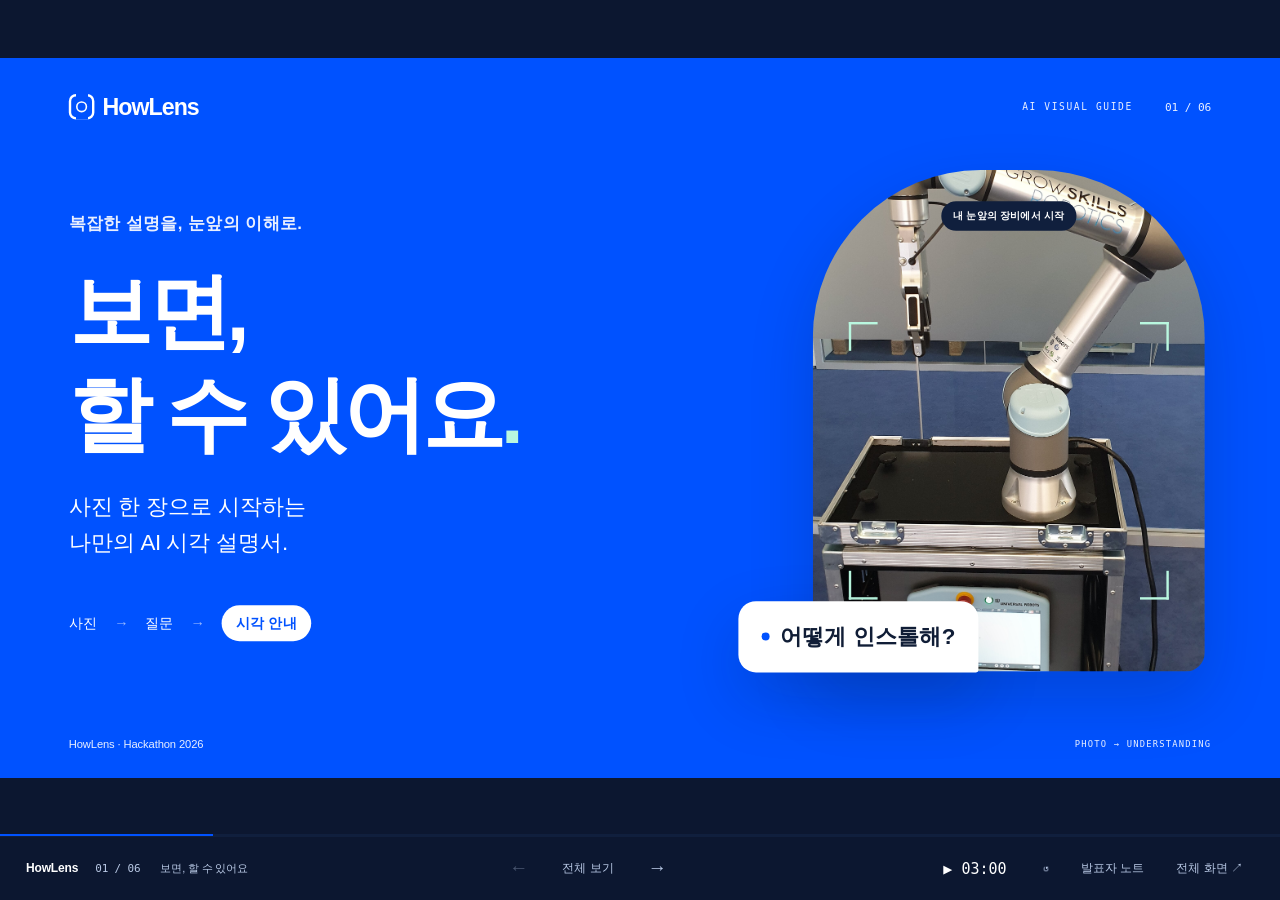
==== docs/presentation/index.html @ 06af5f75 "Add three-minute HowLens presentation with UR5e demo and Pages deployment" ====
<!doctype html>
<html lang="ko"><head><meta charset="utf-8"><meta name="viewport" content="width=device-width,initial-scale=1"><meta name="description" content="HowLens · 사진과 질문을 시각 설명으로 연결하는 AI 가이드. 3분 해커톤 발표."><meta name="theme-color" content="#0052ff"><title>HowLens · 3분 해커톤 발표</title><link rel="icon" href="data:,"><link rel="stylesheet" href="assets/base.css"><link rel="stylesheet" href="style.css"></head><body class="tpl-presenter-mode-reveal"><main class="deck" aria-label="HowLens 해커톤 발표"><section class="slide cover" data-title="보면, 할 수 있어요" data-duration="20">
<header class="slide-top"><span class="brand"><span class="lens-mark" aria-hidden="true"><i></i></span>How<span>Lens</span></span><span class="section-label">AI VISUAL GUIDE</span><span class="page-no">01 <span>/ 06</span></span></header>
<div class="cover-copy"><p class="eyebrow">복잡한 설명을, 눈앞의 이해로.</p><h1>보면,<br>할 수 있어요<span class="period">.</span></h1><p class="lead">사진 한 장으로 시작하는<br>나만의 AI 시각 설명서.</p><div class="journey"><span>사진</span><i>→</i><span>질문</span><i>→</i><b>시각 안내</b></div></div>
<div class="cover-photo"><img src="assets/ur5e-input.jpg" alt="실제 대화에 첨부한 로봇 팔과 조작 화면 사진"><div class="viewfinder" aria-hidden="true"><i></i><i></i><i></i><i></i></div><span class="photo-tag">내 눈앞의 장비에서 시작</span></div>
<div class="cover-bubble"><span class="bubble-dot"></span>어떻게 인스톨해?</div>
<footer class="slide-bottom"><span>HowLens · Hackathon 2026</span><span>PHOTO → UNDERSTANDING</span></footer>
<aside class="notes"><p class="note-time">00:00–00:20 · 20초</p><p>처음 보는 장비 앞에서 <strong>“어떻게 쓰지?”</strong> 하고 멈춘 적 있으신가요? 설명서는 있어도, 지금 내 눈앞에서 어디를 봐야 하는지는 어렵습니다.</p><p>HowLens는 <strong>사진과 질문을, 눈으로 이해하는 설명으로 연결하는 서비스</strong>입니다.</p></aside>
</section>
<section class="slide problem" data-title="설명과 실물 사이의 거리" data-duration="25">
<header class="slide-top"><span class="brand"><span class="lens-mark" aria-hidden="true"><i></i></span>How<span>Lens</span></span><span class="section-label">THE PROBLEM</span><span class="page-no">02 <span>/ 06</span></span></header>
<div class="problem-copy"><p class="eyebrow">설명과 실물 사이의 거리</p><h2>읽었는데도,<br><span class="blue">어디인지 모르겠다.</span></h2><p class="lead">정보를 찾은 뒤에도<br>실물에 적용하는 일은 사용자의 몫입니다.</p><ol class="friction"><li><span>01</span>정확한 제품을 찾고</li><li><span>02</span>긴 매뉴얼을 읽고</li><li><span>03</span>그림과 실물을 다시 맞추고</li></ol></div>
<div class="problem-visual"><figure class="manual-page"><div class="manual-top">USER MANUAL <span>UR5e</span></div><h3>Robot Arm</h3><img src="assets/ur5e-manual-figure.png" alt="대화가 참조한 UR5e 매뉴얼의 부품 위치 그림"><div class="text-lines" aria-hidden="true"><i></i><i></i><i></i><i></i></div><figcaption>공식 매뉴얼 · Figure 2.1</figcaption></figure><div class="gap-question">그래서,<br>어디를 봐야 하지?</div><figure class="reality-photo"><img src="assets/ur5e-input.jpg" alt="매뉴얼과 대응해 이해해야 하는 실제 장비 사진"><figcaption>내 눈앞의 장비</figcaption></figure></div>
<footer class="slide-bottom"><span>설명을 이해하는 마지막 연결이 필요합니다.</span><span>HOWLENS / 02</span></footer>
<aside class="notes"><p class="note-time">00:20–00:45 · 25초</p><p>문제는 <strong>정보가 있어도 바로 이해하기 어렵다</strong>는 것입니다. 모델명을 찾고, 긴 매뉴얼을 읽고, 그 안의 그림을 실제 장비와 다시 맞춰 봐야 합니다.</p><p>특히 처음 보는 장비라면 용어도, 부품 위치도 낯섭니다. 저희는 <strong>설명과 실물 사이의 거리</strong>를 줄이고 싶었습니다.</p><p>실제 UR5e 대화 결과를 보여드리겠습니다.</p></aside>
</section>
<section class="slide demo" data-title="UR5e 실제 대화 결과" data-duration="50">
<header class="slide-top"><span class="brand"><span class="lens-mark" aria-hidden="true"><i></i></span>How<span>Lens</span></span><span class="section-label">PRODUCT DEMO</span><span class="page-no">03 <span>/ 06</span></span></header>
<div class="demo-heading"><div><p class="eyebrow">UR5e · 실제 대화 결과</p><h2>질문하면,<br><span class="blue">이해할 장면이 됩니다.</span></h2></div><span class="replay-badge"><i></i>저장된 결과 재생</span></div>
<div class="demo-layout"><div class="demo-context"><div class="input-photo"><img src="assets/ur5e-input.jpg" alt="실제 질문에 첨부한 로봇 사진"></div><div class="question-bubble">어떻게 인스톨해?</div><div class="response-summary"><b>HowLens</b><p>현재 장착 상태와<br>설치 확인 범위를 설명해요.</p><a href="https://s3-eu-west-1.amazonaws.com/ur-support-site/225353/710-965-00_UR5e_User_Manual_en_Global.pdf" target="_blank" rel="noopener noreferrer">UR5e 공식 매뉴얼 ↗</a></div></div>
<div class="demo-result"><div class="result-tabs" role="tablist" aria-label="시연 장면 범위"><button type="button" role="tab" aria-selected="true" data-group="0">01 현재 구성</button><button type="button" role="tab" aria-selected="false" data-group="1">02 매뉴얼 연결</button><button type="button" role="tab" aria-selected="false" data-group="2">03 확인할 범위</button></div><div class="scene-view"><button type="button" class="scene-zoom" id="scene-zoom" aria-label="현재 장면 크게 보기"><img id="scene-image" src="assets/ur5e-scene-1.png" alt="현재 구성"><span class="zoom-hint">크게 보기 ↗</span></button><div class="scene-copy"><span class="scene-kicker" id="scene-kicker">사진에서 확인</span><span class="scene-number" id="scene-number">01</span><h3 id="scene-title">현재 구성</h3><p id="scene-description">로봇과 그리퍼가 장착된 현재 모습이며 설치 완료 여부는 확인되지 않았습니다.</p><div class="scene-pager" aria-label="9개 장면 선택"><button type="button" data-scene="0" aria-label="장면 1: 현재 구성" aria-pressed="true">1</button><button type="button" data-scene="1" aria-label="장면 2: 베이스 위치" aria-pressed="false">2</button><button type="button" data-scene="2" aria-label="장면 3: 장착된 그리퍼" aria-pressed="false">3</button><button type="button" data-scene="3" aria-label="장면 4: 매뉴얼 구조 그림" aria-pressed="false">4</button><button type="button" data-scene="4" aria-label="장면 5: 베이스와 어깨 영역" aria-pressed="false">5</button><button type="button" data-scene="5" aria-label="장면 6: 손목과 도구 플랜지" aria-pressed="false">6</button><button type="button" data-scene="6" aria-label="장면 7: 고정 상태 확인 범위" aria-pressed="false">7</button><button type="button" data-scene="7" aria-label="장면 8: 도구 설정 확인 범위" aria-pressed="false">8</button><button type="button" data-scene="8" aria-label="장면 9: 화면과 검증의 구분" aria-pressed="false">9</button></div><button type="button" class="text-button" id="demo-play">자동 시연 <span>▶</span></button></div></div><div class="result-caption">실제 생성 결과 · 대화는 발표용으로 축약 · AI 설명 이미지</div></div></div>
<footer class="slide-bottom"><span>부품 위치와 확인 범위 안내 · 설치 완료 판정은 포함하지 않음</span><span>HOWLENS / 03</span></footer>
<aside class="notes"><p class="note-time">00:45–01:35 · 50초</p><p><strong>실제 웹 대화의 결과</strong>입니다. 발표에서는 질문을 한 문장으로 줄였습니다. 사용자는 장비 사진과 함께 “어떻게 인스톨해?”라고 묻습니다.</p><p>HowLens는 현재 상태를 설명하고, <strong>사진에서 볼 위치</strong>를 장면으로 보여줍니다. 첫 묶음은 현재 구성, 두 번째는 <strong>공식 매뉴얼의 부품 그림</strong>, 마지막은 설치 담당자가 확인할 범위입니다.</p><p><strong>[자동 시연 버튼 또는 02·03 탭]</strong> 베이스, 그리퍼, 조작 화면을 확대하고, 설명과 연결합니다. 이 결과는 설치 완료를 판정한 것이 아니라 <strong>상태와 위치를 이해하도록 돕는 안내</strong>입니다.</p><p>핵심은 답변을 읽는 데서 끝나지 않고, 어디를 봐야 하는지 함께 보여주는 것입니다.</p></aside>
</section>
<section class="slide difference" data-title="사진 · 질문 · 근거를 함께" data-duration="35">
<header class="slide-top"><span class="brand"><span class="lens-mark" aria-hidden="true"><i></i></span>How<span>Lens</span></span><span class="section-label">WHY HOWLENS</span><span class="page-no">04 <span>/ 06</span></span></header>
<p class="eyebrow">설명에서 이해로, 세 가지 연결</p><h2>내 사진에 맞게.<br><span class="mint">내 질문에 맞게.</span></h2>
<div class="difference-grid"><article><div class="feature-visual"><img src="assets/ur5e-scene-3.png" alt="실제 생성 결과에서 그리퍼를 확대한 장면"></div><span class="feature-index">01 / CONTEXT</span><h3>내가 보는 장면</h3><p>사용자 사진의 부품과 위치를<br>확대하고 강조합니다.</p></article><article><div class="feature-visual grid-preview"><img src="assets/ur5e-grid.png" alt="질문에 맞춰 생성된 아홉 개 설명 장면 전체"></div><span class="feature-index">02 / VISUAL</span><h3>질문별 시각 설명</h3><p>요청에 맞춰 장면을 구성하고<br>한국어 설명과 연결합니다.</p></article><article><div class="feature-visual evidence-preview"><span class="source-label">OFFICIAL MANUAL</span><img src="assets/ur5e-manual-figure.png" alt="원본 매뉴얼 부품 도면"><span class="source-page">Figure 2.1 · PDF p.12</span></div><span class="feature-index">03 / EVIDENCE</span><h3>근거가 보이는 답변</h3><p>사진·매뉴얼·일반 지식을 구분하고<br>확인한 출처를 함께 보여줍니다.</p></article></div>
<footer class="slide-bottom"><span>9장은 시각 설명의 묶음입니다. 작업을 9단계로 강제하지 않습니다.</span><span>HOWLENS / 04</span></footer>
<aside class="notes"><p class="note-time">01:35–02:10 · 35초</p><p>HowLens의 핵심은 <strong>사진, 질문, 근거를 함께 연결</strong>한다는 점입니다.</p><p>첫째, 내가 보는 장비에서 설명을 시작합니다. 둘째, 질문마다 필요한 장면을 새로 구성하고 한국어 설명을 붙입니다. 아홉 장은 그림을 만드는 묶음이고, 실제 작업 단계와는 구분합니다.</p><p>셋째, <strong>어떤 설명이 사진에서 왔고, 어떤 설명이 매뉴얼에 근거하는지</strong> 보여줍니다. 생성 이미지의 정확성은 별도 확인이 필요하며, 이 예시도 위치를 이해하기 위한 설명입니다.</p></aside>
</section>
<section class="slide architecture" data-title="웹과 앱을 잇는 하나의 흐름" data-duration="30">
<header class="slide-top"><span class="brand"><span class="lens-mark" aria-hidden="true"><i></i></span>How<span>Lens</span></span><span class="section-label">HOW IT WORKS</span><span class="page-no">05 <span>/ 06</span></span></header>
<p class="eyebrow">웹에서 검증하고, 앱으로 연결</p><h2>사진에서 설명까지,<br><span class="blue">하나의 흐름으로.</span></h2>
<div class="architecture-flow"><article class="flow-node"><span class="node-step">01</span><span class="node-icon">↗</span><h3>사진 + 질문</h3><p>Web / Android</p><div class="node-detail">Kotlin · Compose · CameraX</div></article><span class="flow-arrow">→</span><article class="flow-node server-node"><span class="node-step">02</span><span class="node-icon">⌘</span><h3>맥락과 자료 연결</h3><p>FastAPI</p><div class="node-detail">대화 · 사진 · 등록 매뉴얼</div></article><span class="flow-arrow">→</span><article class="flow-node"><span class="node-step">03</span><span class="node-icon">✳</span><h3>설명과 장면 구성</h3><p>Multimodal AI</p><div class="node-detail">분석 → 계획 → 이미지 생성</div></article><span class="flow-arrow">→</span><article class="flow-node answer-node"><span class="node-step">04</span><span class="node-icon">✓</span><h3>같은 채팅에서</h3><p>Text + Visual</p><div class="node-detail">한국어 답변 · 장면 · 근거</div></article></div>
<div class="implementation-strip"><div><b>텍스트 먼저</b><span>그림을 기다리는 동안 설명 제공</span></div><div><b>진행 상황 표시</b><span>분석부터 생성까지 상태 확인</span></div><div><b>서버에서 AI 호출</b><span>웹과 앱이 같은 API 사용</span></div></div>
<footer class="slide-bottom"><span>MVP 구성 · UR5e 사례는 저장된 실제 웹 결과</span><span>HOWLENS / 05</span></footer>
<aside class="notes"><p class="note-time">02:10–02:40 · 30초</p><p>구조는 하나로 연결되어 있습니다. 웹이나 Android 앱에서 사진과 질문을 보내면, <strong>FastAPI 서버가 대화와 사용할 자료를 연결</strong>합니다. AI가 설명과 장면을 구성하고, 같은 채팅에 결과를 표시합니다.</p><p><strong>텍스트를 먼저 보여주고</strong>, 이미지가 생성되는 동안 진행 상태를 표시합니다. 웹과 앱은 같은 API를 사용합니다.</p><p>이번 발표에서 보신 UR5e 예시는 실제 웹 대화에서 생성한 결과입니다.</p></aside>
</section>
<section class="slide closing" data-title="보면, 할 수 있어요" data-duration="20">
<header class="slide-top"><span class="brand"><span class="lens-mark" aria-hidden="true"><i></i></span>How<span>Lens</span></span><span class="section-label">OUR VISION</span><span class="page-no">06 <span>/ 06</span></span></header>
<div class="closing-copy"><p class="eyebrow">처음 보는 장비 앞에서도</p><h2>복잡한 설명을,<br><span>눈앞의 이해로.</span></h2><p class="lead">사진 한 장이 이해의 시작이 되도록.</p><div class="closing-brand"><span class="brand"><span class="lens-mark" aria-hidden="true"><i></i></span>How<span>Lens</span></span></div><p class="closing-tagline">보면, 할 수 있어요.</p></div><div class="closing-mosaic" aria-hidden="true"><img src="assets/ur5e-scene-2.png" alt=""><img src="assets/ur5e-scene-6.png" alt=""><img src="assets/ur5e-scene-3.png" alt=""><img src="assets/ur5e-scene-9.png" alt=""></div>
<footer class="slide-bottom"><span>HowLens · Thank you</span><span>LET’S MAKE IT VISIBLE.</span></footer>
<aside class="notes"><p class="note-time">02:40–03:00 · 20초</p><p>저희가 만들고 싶은 경험은 간단합니다. 처음 보는 장비 앞에서도 사진을 찍고 물으면, <strong>이해해야 할 위치와 맥락이 보이는 것</strong>입니다.</p><p>복잡한 설명을 눈앞의 이해로 바꾸는 HowLens.</p><p><strong>보면, 할 수 있어요.</strong> 감사합니다.</p></aside>
</section></main>
<nav class="presentation-controls" aria-label="발표 도구"><div class="control-left"><span class="control-brand">HowLens</span><span class="control-count" id="control-count">01 / 06</span><span class="control-title" id="control-title">보면, 할 수 있어요</span></div><div class="control-center"><button type="button" id="previous" aria-label="이전 슬라이드">←</button><button type="button" id="overview" title="전체 슬라이드 (O)">전체 보기</button><button type="button" id="next" aria-label="다음 슬라이드">→</button></div><div class="control-right"><button type="button" id="timer-toggle" title="타이머 시작 / 일시 정지 (P)"><span id="timer-icon">▶</span> <time id="countdown">03:00</time></button><button type="button" id="timer-reset" aria-label="타이머 초기화" title="타이머 초기화 (R)">↺</button><button type="button" id="presenter" title="발표자 창 (S)">발표자 노트</button><button type="button" id="fullscreen" title="전체 화면 (F)">전체 화면 ↗</button></div></nav>
<dialog id="image-dialog" aria-label="UR5e 설명 장면 확대"><button type="button" id="close-dialog" aria-label="확대 닫기">×</button><img id="dialog-image" alt=""><p id="dialog-caption"></p></dialog>
<script src="assets/ur5e-demo.js"></script><script src="assets/runtime.js"></script><script src="app.js"></script></body></html>
---- docs/presentation/assets/base.css ----
/* html-ppt :: base.css — reset + shared tokens + layout primitives */
/* Default tokens. Themes in assets/themes/*.css override the :root block. */
:root {
  --bg: #ffffff;
  --bg-soft: #f7f7f8;
  --surface: #ffffff;
  --surface-2: #f2f2f4;
  --border: rgba(0,0,0,.08);
  --border-strong: rgba(0,0,0,.16);
  --text-1: #111216;
  --text-2: #55596a;
  --text-3: #8a8f9e;
  --accent: #3b6cff;
  --accent-2: #7a5cff;
  --accent-3: #ff5c8a;
  --good: #1aaf6c;
  --warn: #f5a524;
  --bad:  #e0445a;
  --grad: linear-gradient(135deg,#3b6cff,#7a5cff 55%,#ff5c8a);
  --grad-soft: linear-gradient(135deg,#eef2ff,#f5ecff 55%,#ffeef5);
  --radius: 18px;
  --radius-sm: 12px;
  --radius-lg: 26px;
  --shadow: 0 10px 30px rgba(18,24,40,.08), 0 2px 6px rgba(18,24,40,.04);
  --shadow-lg: 0 24px 60px rgba(18,24,40,.14), 0 6px 16px rgba(18,24,40,.06);
  --font-sans: 'Inter','Noto Sans SC',-apple-system,BlinkMacSystemFont,Helvetica,Arial,sans-serif;
  --font-serif: 'Playfair Display','Noto Serif SC',Georgia,serif;
  --font-mono: 'JetBrains Mono','IBM Plex Mono',SFMono-Regular,Menlo,monospace;
  --font-display: var(--font-sans);
  --letter-tight: -.03em;
  --letter-normal: -.01em;
  --ease: cubic-bezier(.4,0,.2,1);
}

*,*::before,*::after{box-sizing:border-box}
html,body{margin:0;padding:0;background:var(--bg);color:var(--text-1);
  font-family:var(--font-sans);font-weight:400;line-height:1.6;
  -webkit-font-smoothing:antialiased;-moz-osx-font-smoothing:grayscale;
  letter-spacing:var(--letter-normal)}
img,svg,video{max-width:100%;display:block}
a{color:var(--accent);text-decoration:none}
a:hover{text-decoration:underline}
code,kbd,pre,samp{font-family:var(--font-mono)}

/* ================= SLIDE SYSTEM ================= */
.deck{position:relative;width:100vw;height:100vh;overflow:hidden;background:var(--bg)}
.slide{
  position:absolute;inset:0;
  display:flex;flex-direction:column;justify-content:center;
  padding:72px 96px;
  box-sizing:border-box;
  opacity:0;pointer-events:none;
  transition:opacity .5s var(--ease), transform .5s var(--ease);
  transform:translateX(30px);
  overflow:hidden;
}
.slide.is-active{opacity:1;pointer-events:auto;transform:translateX(0);z-index:2}
.slide.is-prev{transform:translateX(-30px)}

/* single-page standalone (used when a layout file is opened directly) */
body.single .slide{position:relative;width:100vw;height:100vh;opacity:1;transform:none;pointer-events:auto}

/* ================= TYPOGRAPHY ================= */
.eyebrow{font-size:13px;font-weight:500;letter-spacing:.16em;text-transform:uppercase;color:var(--text-3)}
.kicker{font-size:14px;font-weight:600;color:var(--accent);letter-spacing:.08em;text-transform:uppercase}
h1.title,.h1{font-family:var(--font-display);font-size:72px;line-height:1.05;font-weight:800;letter-spacing:var(--letter-tight);margin:0 0 18px;color:var(--text-1)}
h2.title,.h2{font-family:var(--font-display);font-size:54px;line-height:1.1;font-weight:700;letter-spacing:var(--letter-tight);margin:0 0 14px}
h3,.h3{font-size:32px;line-height:1.2;font-weight:600;letter-spacing:var(--letter-normal);margin:0 0 10px}
h4,.h4{font-size:22px;line-height:1.3;font-weight:600;margin:0 0 8px}
.lede{font-size:22px;line-height:1.55;color:var(--text-2);font-weight:300;max-width:62ch}
.dim{color:var(--text-2)}
.dim2{color:var(--text-3)}
.mono{font-family:var(--font-mono)}
.serif{font-family:var(--font-serif)}
.gradient-text{background:var(--grad);-webkit-background-clip:text;background-clip:text;-webkit-text-fill-color:transparent;color:transparent}

/* ================= LAYOUT PRIMITIVES ================= */
.stack>*+*{margin-top:14px}
.row{display:flex;gap:24px;align-items:center}
.row.wrap{flex-wrap:wrap}
.grid{display:grid;gap:24px}
.g2{grid-template-columns:repeat(2,1fr)}
.g3{grid-template-columns:repeat(3,1fr)}
.g4{grid-template-columns:repeat(4,1fr)}
.center{display:flex;align-items:center;justify-content:center;text-align:center}
.fill{flex:1}
.sp-t{padding-top:24px}.sp-b{padding-bottom:24px}
.mt-s{margin-top:8px}.mt-m{margin-top:18px}.mt-l{margin-top:32px}
.mb-s{margin-bottom:8px}.mb-m{margin-bottom:18px}.mb-l{margin-bottom:32px}

/* ================= CARDS ================= */
.card{background:var(--surface);border:1px solid var(--border);border-radius:var(--radius);
  padding:26px 28px;box-shadow:var(--shadow);position:relative;overflow:hidden}
.card-soft{background:var(--surface-2);border:1px solid var(--border)}
.card-outline{background:transparent;border:1.5px solid var(--border-strong);box-shadow:none}
.card-accent{background:var(--surface);border-top:3px solid var(--accent)}
.card-hover{transition:transform .3s var(--ease),box-shadow .3s var(--ease)}
.card-hover:hover{transform:translateY(-4px);box-shadow:var(--shadow-lg)}

.pill{display:inline-block;padding:4px 12px;border-radius:999px;font-size:12px;font-weight:500;
  background:var(--surface-2);color:var(--text-2);border:1px solid var(--border)}
.pill-accent{background:color-mix(in srgb,var(--accent) 12%,transparent);color:var(--accent);border-color:color-mix(in srgb,var(--accent) 28%,transparent)}

/* ================= BARS / DIVIDERS ================= */
.divider{height:1px;background:var(--border);width:100%}
.divider-accent{height:3px;width:72px;background:var(--accent);border-radius:2px}

/* ================= CHROME (header/footer/progress) ================= */
.deck-header{position:absolute;top:24px;left:40px;right:40px;display:flex;align-items:center;justify-content:space-between;
  font-size:12px;color:var(--text-3);letter-spacing:.12em;text-transform:uppercase;z-index:10;pointer-events:none}
.deck-footer{position:absolute;bottom:24px;left:40px;right:40px;display:flex;align-items:center;justify-content:space-between;
  font-size:12px;color:var(--text-3);z-index:10;pointer-events:none}
.slide-number::before{content:attr(data-current)}
.slide-number::after{content:" / " attr(data-total)}
.progress-bar{position:fixed;left:0;right:0;bottom:0;height:3px;background:transparent;z-index:20}
.progress-bar > span{display:block;height:100%;width:0;background:var(--accent);transition:width .3s var(--ease)}

/* ================= PRESENTER / OVERVIEW ================= */
.notes{display:none!important}
.notes-overlay{position:fixed;inset:auto 0 0 0;max-height:42vh;background:rgba(20,22,30,.95);color:#e8ebf4;
  padding:20px 32px;font-size:16px;line-height:1.6;border-top:1px solid rgba(255,255,255,.1);transform:translateY(100%);
  transition:transform .3s var(--ease);z-index:40;overflow:auto;font-family:var(--font-sans)}
.notes-overlay.open{transform:translateY(0)}
.overview{position:fixed;inset:0;background:rgba(10,12,18,.92);backdrop-filter:blur(12px);z-index:50;
  display:none;padding:40px;overflow:auto}
.overview.open{display:grid;grid-template-columns:repeat(4,1fr);gap:20px;align-content:start}
.overview .thumb{background:var(--surface);border:1px solid var(--border);border-radius:12px;
  aspect-ratio:16/9;overflow:hidden;cursor:pointer;position:relative;color:var(--text-1);padding:16px;
  font-size:11px;transition:transform .2s var(--ease)}
.overview .thumb:hover{transform:scale(1.04)}
.overview .thumb .n{position:absolute;top:8px;left:10px;font-weight:700;font-size:14px;color:var(--text-3)}
.overview .thumb .t{position:absolute;bottom:10px;left:14px;right:14px;font-weight:600;color:var(--text-1)}

/* ================= PRESENTER VIEW ================= */
/* Presenter view opens in a separate popup window (S key).
 * All presenter styles are self-contained in the popup HTML generated by runtime.js.
 * The audience window (this file) is NOT affected — it stays as normal deck view.
 * Only the .notes class below is needed to hide speaker notes from audience. */

/* ================= UTILITY ================= */
.hidden{display:none!important}
.nowrap{white-space:nowrap}
.tr{text-align:right}.tc{text-align:center}.tl{text-align:left}
.uppercase{text-transform:uppercase;letter-spacing:.12em}

/* ================= PRINT ================= */
@media print{
  .slide{position:relative;opacity:1!important;transform:none!important;page-break-after:always;height:100vh}
  .deck-header,.deck-footer,.progress-bar,.notes-overlay,.overview{display:none!important}
}
---- docs/presentation/style.css ----
:root{--bg:#f3f5f8;--surface:#fff;--surface-2:#eaf0fb;--border:#dce2ed;--border-strong:#bbc7da;--text-1:#101d36;--text-2:#53617a;--text-3:#6d7c95;--accent:#0052ff;--accent-2:#9dd7fc;--mint:#b9f7df;--navy:#101f3d;--navy-deep:#0c1730;--paper:#f8faff;--white:#fff;--on-dark:#b9c9e5;--blue-soft:#e8efff;--shadow:0 20px 65px #10204b17;--shadow-lg:0 32px 80px #0c173030;--radius:20px;--font-sans:'Pretendard','Apple SD Gothic Neo','Noto Sans KR','Malgun Gothic',sans-serif;--font-display:var(--font-sans);--font-mono:'SFMono-Regular',Consolas,monospace}
*{box-sizing:border-box}html,body{width:100%;height:100%;overflow:hidden}body{background:var(--navy-deep)}button{font:inherit;cursor:pointer}button,a{-webkit-tap-highlight-color:transparent}button:focus-visible,a:focus-visible{outline:4px solid var(--accent-2);outline-offset:5px}button:disabled{opacity:.35;cursor:default}button{border:0}figure,p{margin:0}button[aria-pressed=true]{background:var(--accent);color:var(--white)}.deck{position:absolute;width:1600px;height:900px;left:50%;top:calc((100% - 64px)/2);transform:translate(-50%,-50%) scale(var(--deck-scale,1));transform-origin:center;background:var(--surface)}.slide{padding:140px 86px 85px;display:flex;justify-content:flex-start;background:var(--surface);visibility:hidden;transition:opacity .3s ease,transform .3s ease;transform:translateX(16px)}.slide.is-active{visibility:visible}.slide-top{position:absolute;top:40px;left:86px;right:86px;display:flex;align-items:center;gap:40px;height:42px}.brand{font-weight:800;font-size:29px;letter-spacing:-1.2px;display:inline-flex;align-items:center;color:var(--text-1)}.brand>span:last-child{color:var(--accent)}.lens-mark{display:inline-flex;position:relative;width:32px;height:32px;border:3px solid currentColor;border-radius:9px;margin-right:10px;color:var(--accent)}.lens-mark:before,.lens-mark:after{content:'';position:absolute;background:var(--surface);width:15px;height:4px;left:6px;top:-3px}.lens-mark:after{top:auto;bottom:-3px}.lens-mark i{position:absolute;inset:6px;border:2px solid currentColor;border-radius:50%}.section-label{margin-left:auto;font:12px var(--font-mono);letter-spacing:2px;color:var(--text-3)}.page-no{font:14px var(--font-mono);color:var(--text-1)}.page-no>span{color:var(--text-3)}.slide-bottom{position:absolute;bottom:31px;left:86px;right:86px;display:flex;justify-content:space-between;align-items:center;color:var(--text-3);font-size:14px}.slide-bottom>span:last-child{font:11px var(--font-mono);letter-spacing:1.5px}.eyebrow{font-size:18px;font-weight:650;color:var(--text-3);margin-bottom:21px;letter-spacing:.03em}.slide h1,.slide h2{font-weight:760;letter-spacing:-.052em;line-height:1.2;margin:0;word-break:keep-all}.slide h1{font-size:108px}.slide h2{font-size:65px}.lead{font-size:25px;line-height:1.6;letter-spacing:-.02em;color:var(--text-2)}.blue{color:var(--accent)}.mint{color:var(--mint)}
/* Cover: one real photograph and the simplest question. */
.cover{background:var(--accent);color:var(--white)}.cover .brand,.cover .brand>span:last-child,.cover .lens-mark,.closing .brand,.closing .brand>span:last-child,.closing .lens-mark{color:var(--white)}.cover .lens-mark:before,.cover .lens-mark:after,.closing .lens-mark:before,.closing .lens-mark:after{background:var(--accent)}.cover .section-label,.cover .page-no,.cover .page-no>span,.cover .eyebrow,.cover .slide-bottom,.closing .section-label,.closing .page-no,.closing .page-no>span,.closing .slide-bottom{color:var(--blue-soft)}.cover-copy{position:relative;z-index:3;width:710px;padding-top:50px}.cover .eyebrow{font-size:21px;margin-bottom:30px}.cover h1{font-size:104px;line-height:1.23}.cover .period{color:var(--mint)}.cover .lead{color:var(--white);font-size:28px;margin-top:30px;font-weight:450}.journey{display:flex;align-items:center;gap:21px;margin-top:55px;font-size:18px}.journey i{font-style:normal;opacity:.6}.journey b{background:var(--white);color:var(--accent);padding:8px 18px;border-radius:99px;font-weight:700}.cover-photo{position:absolute;right:94px;top:140px;width:490px;height:627px;overflow:hidden;border-radius:210px 210px 24px 24px;box-shadow:var(--shadow-lg)}.cover-photo>img{width:100%;height:100%;object-fit:cover;object-position:50% 73%}.viewfinder{position:absolute;inset:190px 45px 90px}.viewfinder i{width:36px;height:36px;position:absolute;border:3px solid var(--mint)}.viewfinder i:nth-child(1){left:0;top:0;border-right:0;border-bottom:0}.viewfinder i:nth-child(2){right:0;top:0;border-left:0;border-bottom:0}.viewfinder i:nth-child(3){left:0;bottom:0;border-right:0;border-top:0}.viewfinder i:nth-child(4){right:0;bottom:0;border-left:0;border-top:0}.photo-tag{position:absolute;top:39px;left:50%;transform:translateX(-50%);white-space:nowrap;font-size:13px;font-weight:600;background:var(--navy);padding:8px 15px;border-radius:30px}.cover-bubble{position:absolute;right:377px;top:679px;background:var(--white);color:var(--text-1);font-size:28px;font-weight:650;border-radius:22px 22px 3px 22px;padding:22px 29px;box-shadow:var(--shadow-lg);z-index:4;display:flex;gap:13px;align-items:center}.bubble-dot{width:10px;height:10px;border-radius:50%;background:var(--accent)}
/* Problem: the original manual and the object do not share a viewpoint. */
.problem-copy{width:820px;padding-top:22px}.problem h2{font-size:62px}.problem .lead{margin-top:23px}.friction{list-style:none;padding:0;margin:34px 0 0;width:560px}.friction li{display:flex;align-items:center;gap:24px;padding:15px 0;border-top:1px solid var(--border);font-size:23px;font-weight:500}.friction li>span{font:14px var(--font-mono);color:var(--accent)}.problem-visual{position:absolute;right:75px;top:153px;width:627px;height:610px}.manual-page{position:absolute;left:0;top:35px;width:330px;height:463px;border:1px solid var(--border);background:var(--white);box-shadow:var(--shadow);padding:28px;transform:rotate(-7deg);z-index:2}.manual-top{font:10px var(--font-mono);border-bottom:1px solid var(--border);padding-bottom:10px;color:var(--text-3)}.manual-top span{float:right}.manual-page h3{font-size:23px;margin-top:18px}.manual-page>img{height:220px;width:100%;object-fit:contain}.text-lines{display:grid;gap:10px;margin-top:20px}.text-lines i{height:5px;background:var(--border)}.text-lines i:nth-child(2){width:91%}.text-lines i:nth-child(4){width:70%}.manual-page figcaption{margin-top:19px;font:10px var(--font-mono);color:var(--text-3)}.reality-photo{position:absolute;right:0;bottom:10px;width:310px;height:428px;transform:rotate(6deg);border:9px solid var(--white);box-shadow:var(--shadow-lg)}.reality-photo>img{width:100%;height:100%;object-fit:cover;object-position:50% 70%}.reality-photo figcaption{position:absolute;bottom:16px;left:18px;background:var(--white);padding:7px 12px;font-size:13px;border-radius:30px}.gap-question{position:absolute;left:220px;top:105px;background:var(--navy);color:var(--white);border-radius:18px 18px 18px 0;padding:20px 23px;font-size:20px;font-weight:600;z-index:5;transform:rotate(3deg);box-shadow:var(--shadow)}
/* Real, locally saved UR5e response. */
.demo{padding-top:119px;background:var(--paper)}.demo-heading{display:flex;align-items:flex-end;justify-content:space-between}.demo .eyebrow{margin-bottom:13px;font-size:16px}.demo h2{font-size:48px}.replay-badge{display:flex;gap:8px;align-items:center;font-size:13px;color:var(--text-2);padding-bottom:11px}.replay-badge i{width:7px;height:7px;border-radius:50%;background:var(--accent)}.demo-layout{display:grid;grid-template-columns:300px 1fr;gap:37px;margin-top:26px;min-height:0}.demo-context{position:relative}.input-photo{width:177px;height:208px;border-radius:14px;overflow:hidden;margin-left:96px}.input-photo img{width:100%;height:100%;object-fit:cover;object-position:center 66%}.question-bubble{position:relative;background:var(--accent);color:var(--white);font-size:22px;font-weight:650;padding:17px 20px;border-radius:17px 17px 0 17px;margin-top:-17px;margin-left:26px;box-shadow:var(--shadow);width:247px}.response-summary{padding:22px 13px 0}.response-summary>b{font-size:17px;color:var(--accent);font-weight:800}.response-summary p{font-size:22px;line-height:1.55;margin-top:9px;font-weight:500}.response-summary a{display:inline-block;font-size:13px;margin-top:16px;border-bottom:1px solid var(--border-strong);padding-bottom:3px}.demo-result{background:var(--white);border:1px solid var(--border);border-radius:20px;padding:18px 24px 13px;box-shadow:var(--shadow);min-width:0}.result-tabs{display:flex;gap:8px;padding-bottom:17px;border-bottom:1px solid var(--border)}.result-tabs button{background:transparent;color:var(--text-3);padding:9px 18px;font-size:16px;font-weight:650;border-radius:8px}.result-tabs button[aria-selected=true]{background:var(--blue-soft);color:var(--accent)}.scene-view{display:grid;grid-template-columns:350px 1fr;gap:34px;padding-top:21px}.scene-zoom{padding:0;background:var(--bg);position:relative;width:350px;height:350px;border-radius:11px;overflow:hidden}.scene-zoom img{width:100%;height:100%;object-fit:contain}.zoom-hint{position:absolute;right:9px;bottom:10px;background:var(--white);color:var(--text-2);padding:4px 9px;border-radius:6px;font-size:12px;box-shadow:var(--shadow)}.scene-copy{position:relative;padding-top:13px;min-width:0}.scene-kicker{font-size:13px;color:var(--accent);font-weight:650}.scene-number{display:block;font:44px var(--font-mono);color:var(--border-strong);margin-top:13px;margin-bottom:5px}.scene-copy h3{font-size:31px;line-height:1.25;letter-spacing:-.04em;margin:0 0 12px;word-break:keep-all}.scene-copy p{font-size:19px;line-height:1.65;color:var(--text-2);min-height:93px;word-break:keep-all}.scene-pager{display:flex;gap:5px;margin-top:14px}.scene-pager button{width:29px;height:29px;border-radius:6px;font-size:13px;background:var(--bg);color:var(--text-2)}.scene-pager button[aria-pressed=true]{background:var(--accent);color:var(--white)}.text-button{font-size:13px;font-weight:650;color:var(--accent);background:transparent;padding:0;margin-top:13px}.text-button span{padding-left:8px}.result-caption{color:var(--text-3);font-size:11px;margin-top:13px}.demo .slide-bottom{font-size:12px}
/* Differentiation is shown with the actual artifacts. */
.difference{background:var(--navy);color:var(--white);padding-top:129px}.difference .brand,.difference .brand>span:last-child,.difference .lens-mark{color:var(--white)}.difference .lens-mark:before,.difference .lens-mark:after{background:var(--navy)}.difference .section-label,.difference .page-no,.difference .page-no>span,.difference .eyebrow,.difference .slide-bottom{color:var(--on-dark)}.difference .eyebrow{font-size:16px;margin-bottom:14px}.difference h2{font-size:54px}.difference-grid{display:grid;grid-template-columns:repeat(3,1fr);gap:46px;margin-top:32px}.difference-grid article{min-width:0}.feature-visual{height:219px;overflow:hidden;border-radius:12px;background:var(--white);position:relative}.feature-visual>img{width:100%;height:100%;object-fit:cover}.feature-visual.grid-preview>img{object-fit:contain;background:var(--white)}.evidence-preview>img{width:90%;height:167px;margin:19px auto 0;object-fit:contain}.source-label,.source-page{position:absolute;z-index:2;font:9px var(--font-mono);color:var(--text-3)}.source-label{top:12px;left:15px}.source-page{bottom:11px;right:15px}.feature-index{display:block;font:11px var(--font-mono);letter-spacing:1px;color:var(--on-dark);margin:22px 0 10px}.difference-grid h3{font-size:31px;letter-spacing:-.03em;margin-bottom:13px}.difference-grid p{font-size:20px;line-height:1.55;color:var(--on-dark)}.difference .slide-bottom{font-size:12px}
/* System, with a deliberate reading direction. */
.architecture .eyebrow{margin-bottom:19px}.architecture h2{font-size:58px}.architecture-flow{display:flex;align-items:center;gap:17px;margin-top:48px}.flow-node{flex:1;position:relative;background:var(--paper);border:1px solid var(--border);padding:30px 25px 23px;border-radius:15px;min-width:0}.node-step{font:13px var(--font-mono);color:var(--text-3)}.node-icon{display:block;font-size:44px;color:var(--accent);line-height:1.3;margin:10px 0 17px}.flow-node h3{font-size:24px;font-weight:700;margin-bottom:8px;letter-spacing:-.04em;white-space:nowrap}.flow-node p{font-size:18px;color:var(--text-2)}.node-detail{margin-top:29px;padding-top:13px;border-top:1px solid var(--border);color:var(--text-3);font-size:11px;white-space:nowrap}.flow-arrow{font-size:27px;color:var(--border-strong)}.answer-node{background:var(--accent);color:var(--white);border-color:var(--accent)}.answer-node .node-icon,.answer-node .node-step,.answer-node p,.answer-node .node-detail{color:var(--blue-soft)}.answer-node .node-detail{border-color:var(--accent-2)}.implementation-strip{display:grid;grid-template-columns:repeat(3,1fr);margin-top:40px;padding-top:23px;border-top:1px solid var(--border)}.implementation-strip>div{display:flex;flex-direction:column;gap:7px;padding-left:29px;border-left:2px solid var(--accent)}.implementation-strip b{font-size:20px}.implementation-strip span{font-size:15px;color:var(--text-2)}
/* Closing. */
.closing{background:var(--accent);color:var(--white);justify-content:center}.closing-copy{position:relative;z-index:3}.closing .eyebrow{color:var(--blue-soft);font-size:22px}.closing h2{font-size:83px}.closing h2>span{color:var(--mint)}.closing .lead{font-size:28px;color:var(--blue-soft);margin-top:26px}.closing-brand{margin-top:60px}.closing-brand .brand{font-size:48px}.closing-brand .lens-mark{width:47px;height:47px;margin-right:16px}.closing-brand .lens-mark i{inset:12px}.closing-brand .lens-mark:before,.closing-brand .lens-mark:after{left:12px}.closing-tagline{font-size:22px;color:var(--blue-soft);margin-top:9px;margin-left:64px}.closing-mosaic{position:absolute;right:-30px;top:166px;width:515px;display:grid;grid-template-columns:1fr 1fr;gap:16px;transform:rotate(-9deg);opacity:.83}.closing-mosaic img{width:100%;aspect-ratio:1;object-fit:cover;border-radius:18px}.closing-mosaic img:nth-child(even){transform:translateY(60px)}
/* Navigation is outside the slide canvas. */
.presentation-controls{height:64px;position:fixed;bottom:0;left:0;right:0;background:var(--navy-deep);color:var(--white);display:flex;align-items:center;justify-content:space-between;padding:0 26px;gap:15px;z-index:30;font-size:12px;border-top:1px solid var(--navy)}.control-left,.control-center,.control-right{display:flex;gap:10px;align-items:center}.control-brand{font-weight:750;margin-right:7px}.control-count{font:11px var(--font-mono);color:var(--on-dark)}.control-title{margin-left:10px;color:var(--on-dark);font-size:11px}.presentation-controls button{color:var(--on-dark);background:transparent;padding:8px 11px;border-radius:6px;font-size:12px}.presentation-controls button:hover{background:var(--navy);color:var(--white)}#previous,#next{font-size:19px;padding:4px 13px}#timer-toggle{color:var(--white);font-family:var(--font-mono);font-size:15px;min-width:94px}#timer-toggle.running{color:var(--mint)}#timer-toggle.over-time{color:#ffadad}.progress-bar{bottom:64px;height:2px;background:var(--navy);z-index:25}.notes-overlay{bottom:64px;font-size:20px;padding:22px 8%;background:var(--navy-deep);max-height:46vh}.notes-overlay p{margin:.5em 0}.notes-overlay strong{color:var(--mint)}.note-time{color:var(--accent-2);font-family:var(--font-mono)}.overview{background:var(--navy-deep);padding:48px}.overview.open{grid-template-columns:repeat(3,1fr)}.overview .thumb{border-radius:10px}.overview .mini-slide>.slide{visibility:visible}.overview .thumb .t{font-family:var(--font-sans)}[data-preview] .presentation-controls{display:none!important}[data-preview] .deck{top:50%}dialog{border:0;border-radius:20px;padding:24px;background:var(--white);box-shadow:var(--shadow-lg);max-width:min(85vw,850px);max-height:92vh}dialog::backdrop{background:#071121e8}dialog img{max-height:72vh;max-width:100%;margin:auto;object-fit:contain}dialog p{font-size:17px;padding-top:13px;color:var(--text-2);max-width:700px}#close-dialog{position:absolute;top:10px;right:10px;width:36px;height:36px;border-radius:50%;background:var(--navy);color:var(--white);font-size:25px;z-index:2}
@media(max-width:1050px){.control-title{display:none}.presentation-controls{padding:0 13px}.control-left{gap:5px}.control-right{gap:2px}.control-center{gap:2px}}
@media(max-width:650px){.presentation-controls{height:100px;flex-wrap:wrap;justify-content:center;padding:10px;gap:3px 10px}.control-left{display:none}.control-center{order:2}.control-right{justify-content:center;width:100%}.presentation-controls button{font-size:11px}.deck{top:calc((100% - 100px)/2)}.progress-bar{bottom:100px}.notes-overlay{bottom:100px;font-size:16px}.overview{padding:18px}.overview.open{grid-template-columns:1fr}.presentation-controls #timer-reset{padding:7px}.control-center #overview{min-width:110px}}
@media(prefers-reduced-motion:reduce){*,*:before,*:after{animation:none!important;transition:none!important}}
@media print{@page{size:1600px 900px;margin:0}html,body{width:auto;height:auto;overflow:visible;background:var(--white)}.deck{position:static;transform:none;width:1600px;height:auto;overflow:visible}.slide{visibility:visible!important;position:relative;width:1600px;height:900px;break-after:page;opacity:1!important;transform:none!important}.presentation-controls,.progress-bar,.overview,.notes-overlay,dialog{display:none!important}}

.notes-overlay{visibility:hidden;pointer-events:none}.notes-overlay.open{visibility:visible;pointer-events:auto}
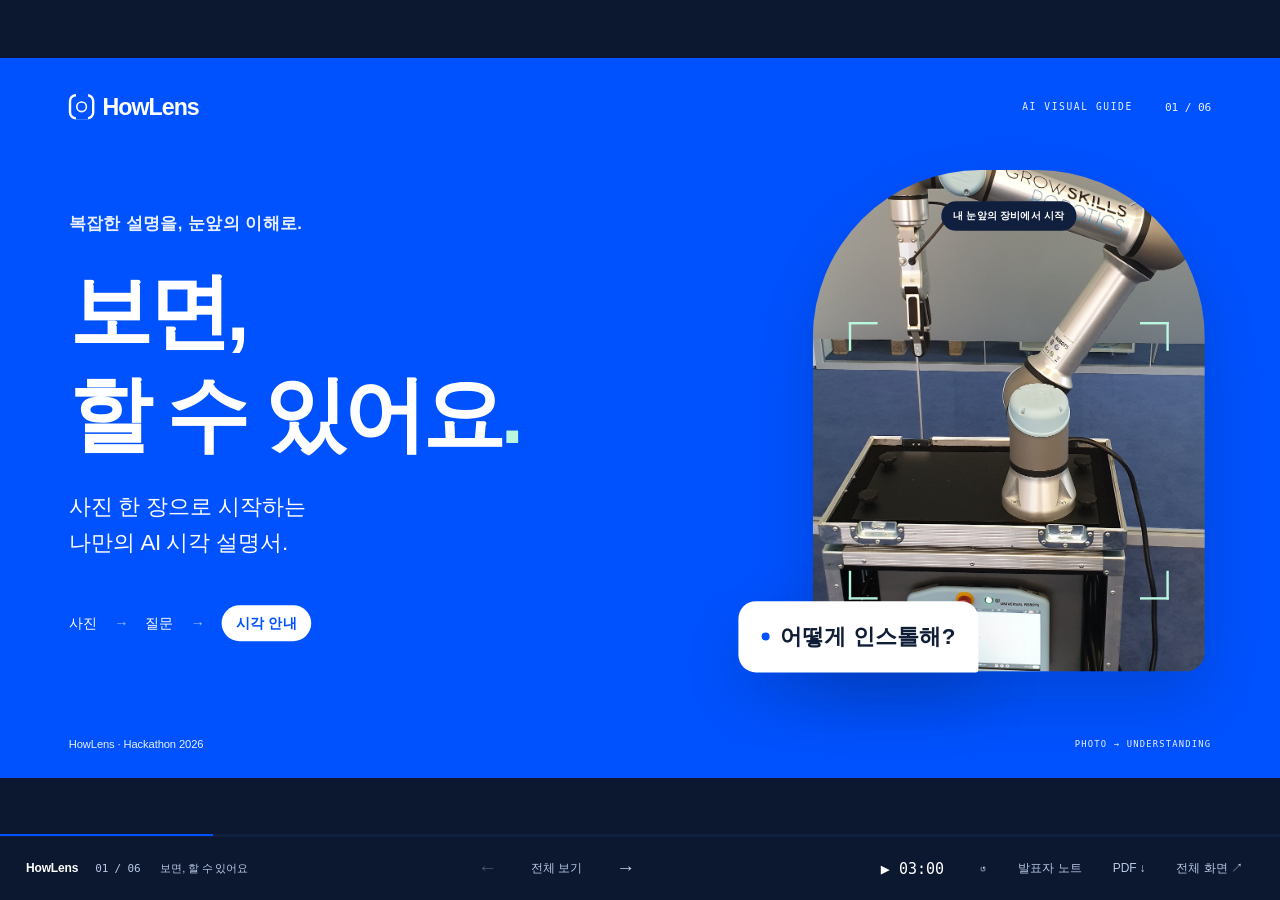
==== commit 8a058cf6: "Add downloadable six-page PDF of HowLens presentation" ====
--- a/docs/presentation/index.html
+++ b/docs/presentation/index.html
@@ -43,6 +43,6 @@
 <footer class="slide-bottom"><span>HowLens · Thank you</span><span>LET’S MAKE IT VISIBLE.</span></footer>
 <aside class="notes"><p class="note-time">02:40–03:00 · 20초</p><p>저희가 만들고 싶은 경험은 간단합니다. 처음 보는 장비 앞에서도 사진을 찍고 물으면, <strong>이해해야 할 위치와 맥락이 보이는 것</strong>입니다.</p><p>복잡한 설명을 눈앞의 이해로 바꾸는 HowLens.</p><p><strong>보면, 할 수 있어요.</strong> 감사합니다.</p></aside>
 </section></main>
-<nav class="presentation-controls" aria-label="발표 도구"><div class="control-left"><span class="control-brand">HowLens</span><span class="control-count" id="control-count">01 / 06</span><span class="control-title" id="control-title">보면, 할 수 있어요</span></div><div class="control-center"><button type="button" id="previous" aria-label="이전 슬라이드">←</button><button type="button" id="overview" title="전체 슬라이드 (O)">전체 보기</button><button type="button" id="next" aria-label="다음 슬라이드">→</button></div><div class="control-right"><button type="button" id="timer-toggle" title="타이머 시작 / 일시 정지 (P)"><span id="timer-icon">▶</span> <time id="countdown">03:00</time></button><button type="button" id="timer-reset" aria-label="타이머 초기화" title="타이머 초기화 (R)">↺</button><button type="button" id="presenter" title="발표자 창 (S)">발표자 노트</button><button type="button" id="fullscreen" title="전체 화면 (F)">전체 화면 ↗</button></div></nav>
+<nav class="presentation-controls" aria-label="발표 도구"><div class="control-left"><span class="control-brand">HowLens</span><span class="control-count" id="control-count">01 / 06</span><span class="control-title" id="control-title">보면, 할 수 있어요</span></div><div class="control-center"><button type="button" id="previous" aria-label="이전 슬라이드">←</button><button type="button" id="overview" title="전체 슬라이드 (O)">전체 보기</button><button type="button" id="next" aria-label="다음 슬라이드">→</button></div><div class="control-right"><button type="button" id="timer-toggle" title="타이머 시작 / 일시 정지 (P)"><span id="timer-icon">▶</span> <time id="countdown">03:00</time></button><button type="button" id="timer-reset" aria-label="타이머 초기화" title="타이머 초기화 (R)">↺</button><button type="button" id="presenter" title="발표자 창 (S)">발표자 노트</button><a class="pdf-download" href="HowLens-3min.pdf" download aria-label="발표 PDF 다운로드">PDF ↓</a><button type="button" id="fullscreen" title="전체 화면 (F)">전체 화면 ↗</button></div></nav>
 <dialog id="image-dialog" aria-label="UR5e 설명 장면 확대"><button type="button" id="close-dialog" aria-label="확대 닫기">×</button><img id="dialog-image" alt=""><p id="dialog-caption"></p></dialog>
 <script src="assets/ur5e-demo.js"></script><script src="assets/runtime.js"></script><script src="app.js"></script></body></html>
--- a/docs/presentation/style.css
+++ b/docs/presentation/style.css
@@ -20,3 +20,5 @@
 @media print{@page{size:1600px 900px;margin:0}html,body{width:auto;height:auto;overflow:visible;background:var(--white)}.deck{position:static;transform:none;width:1600px;height:auto;overflow:visible}.slide{visibility:visible!important;position:relative;width:1600px;height:900px;break-after:page;opacity:1!important;transform:none!important}.presentation-controls,.progress-bar,.overview,.notes-overlay,dialog{display:none!important}}
 
 .notes-overlay{visibility:hidden;pointer-events:none}.notes-overlay.open{visibility:visible;pointer-events:auto}
+
+.pdf-download{color:var(--on-dark);padding:8px 10px;border-radius:6px;font-size:12px;white-space:nowrap}.pdf-download:hover{background:var(--navy);color:var(--white);text-decoration:none}@media(max-width:650px){.pdf-download{padding:8px 5px;font-size:11px}}
